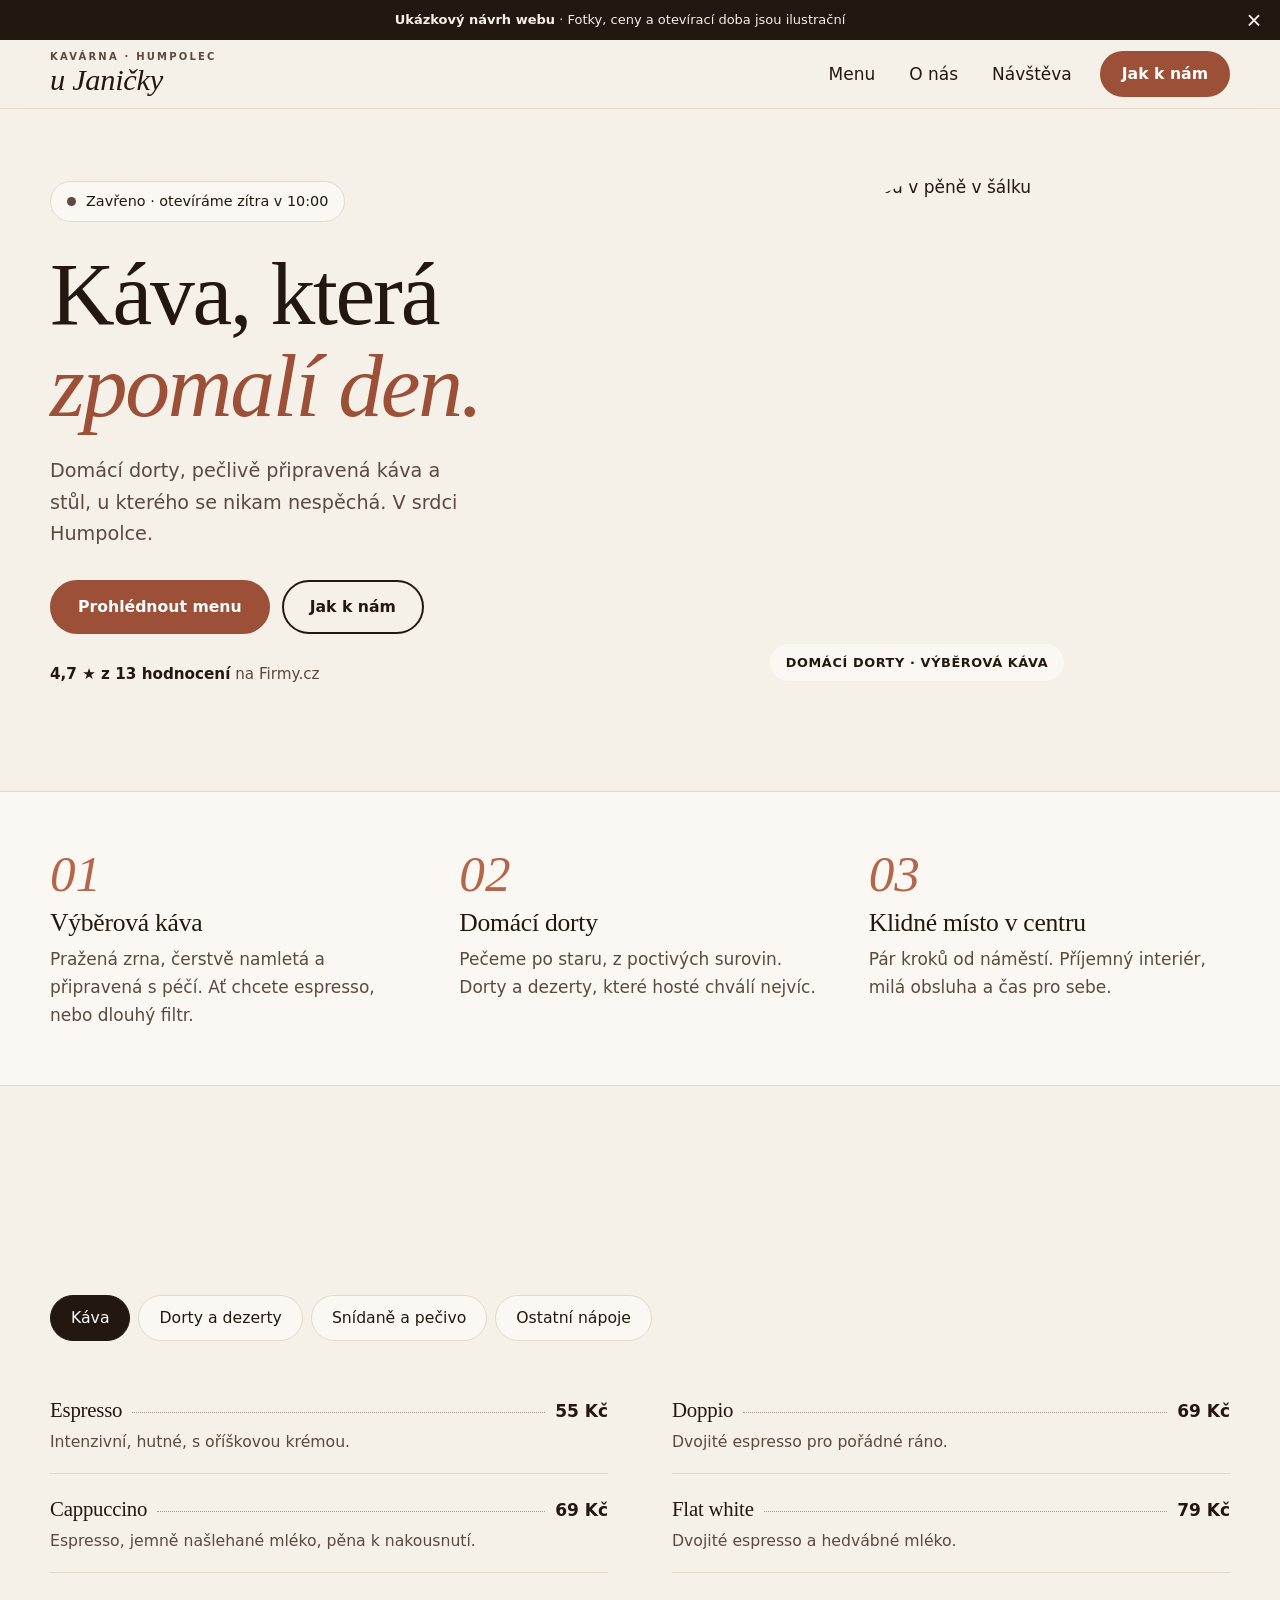
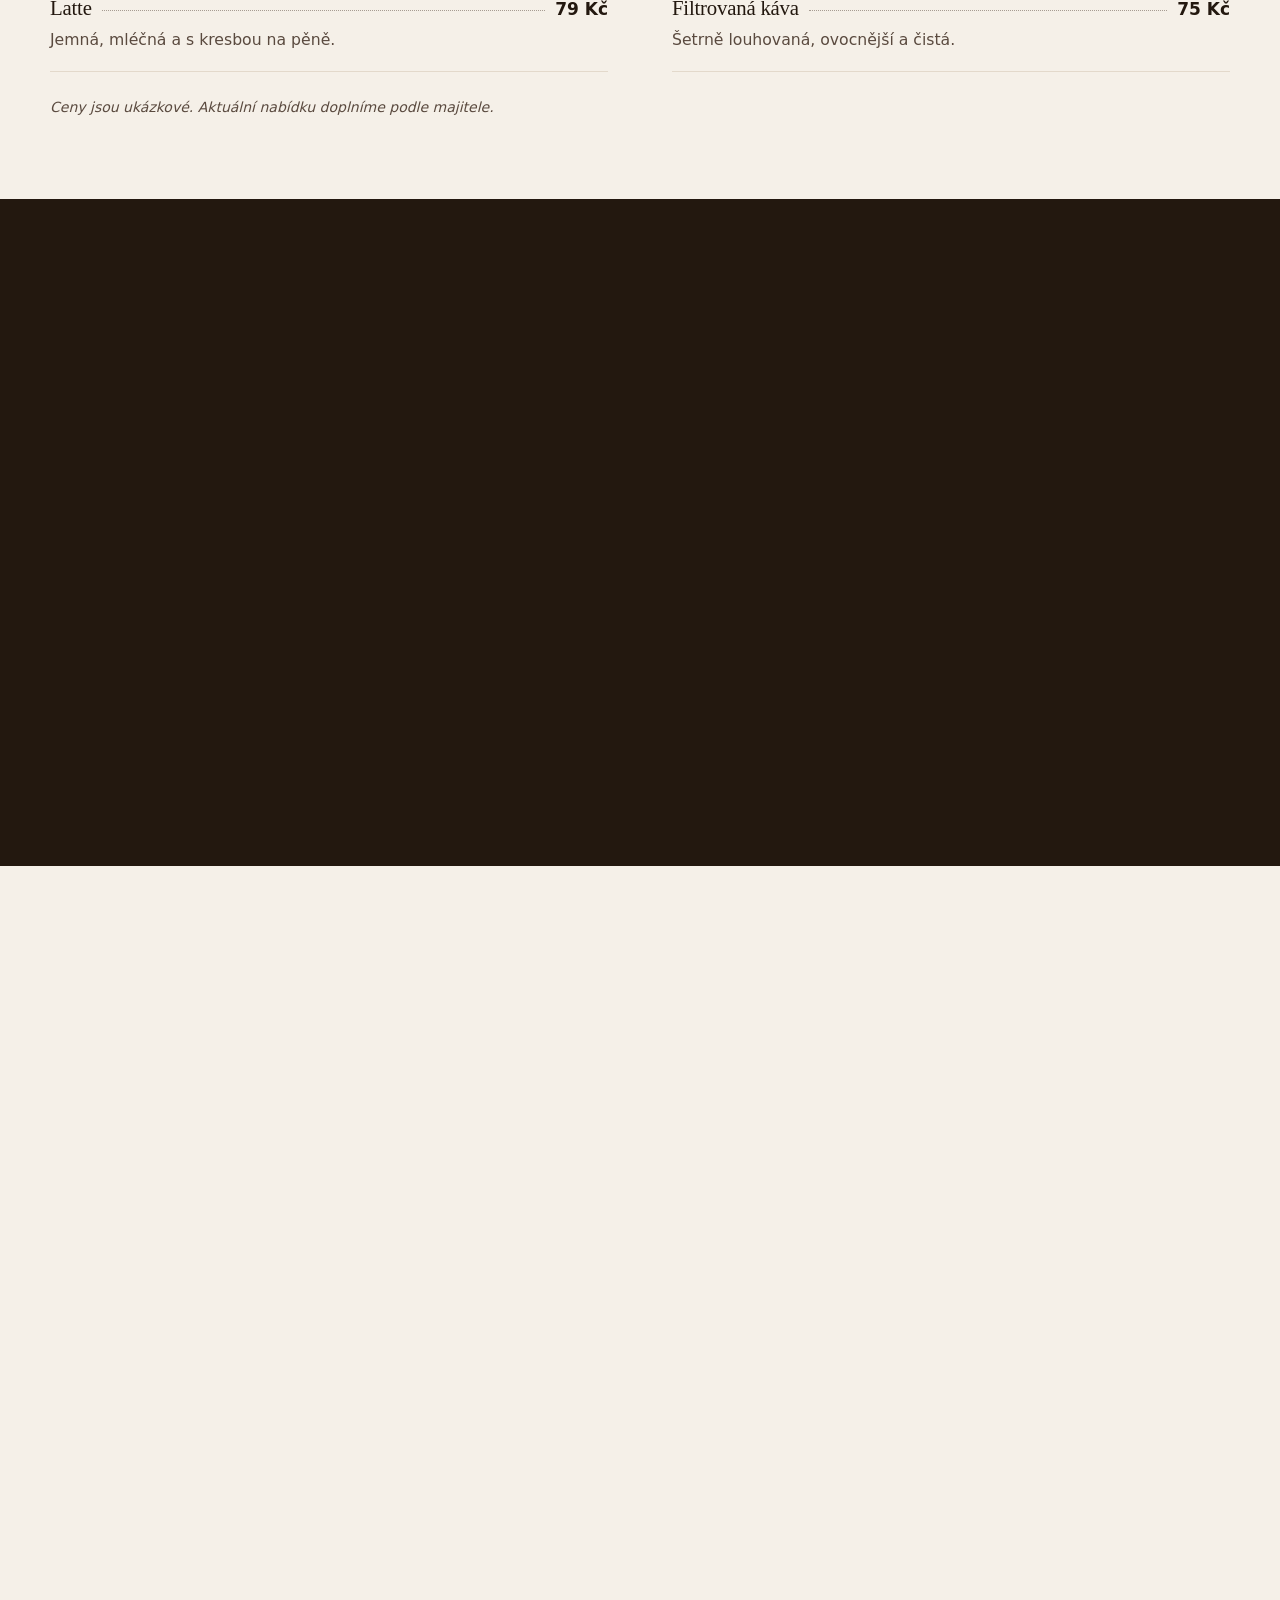
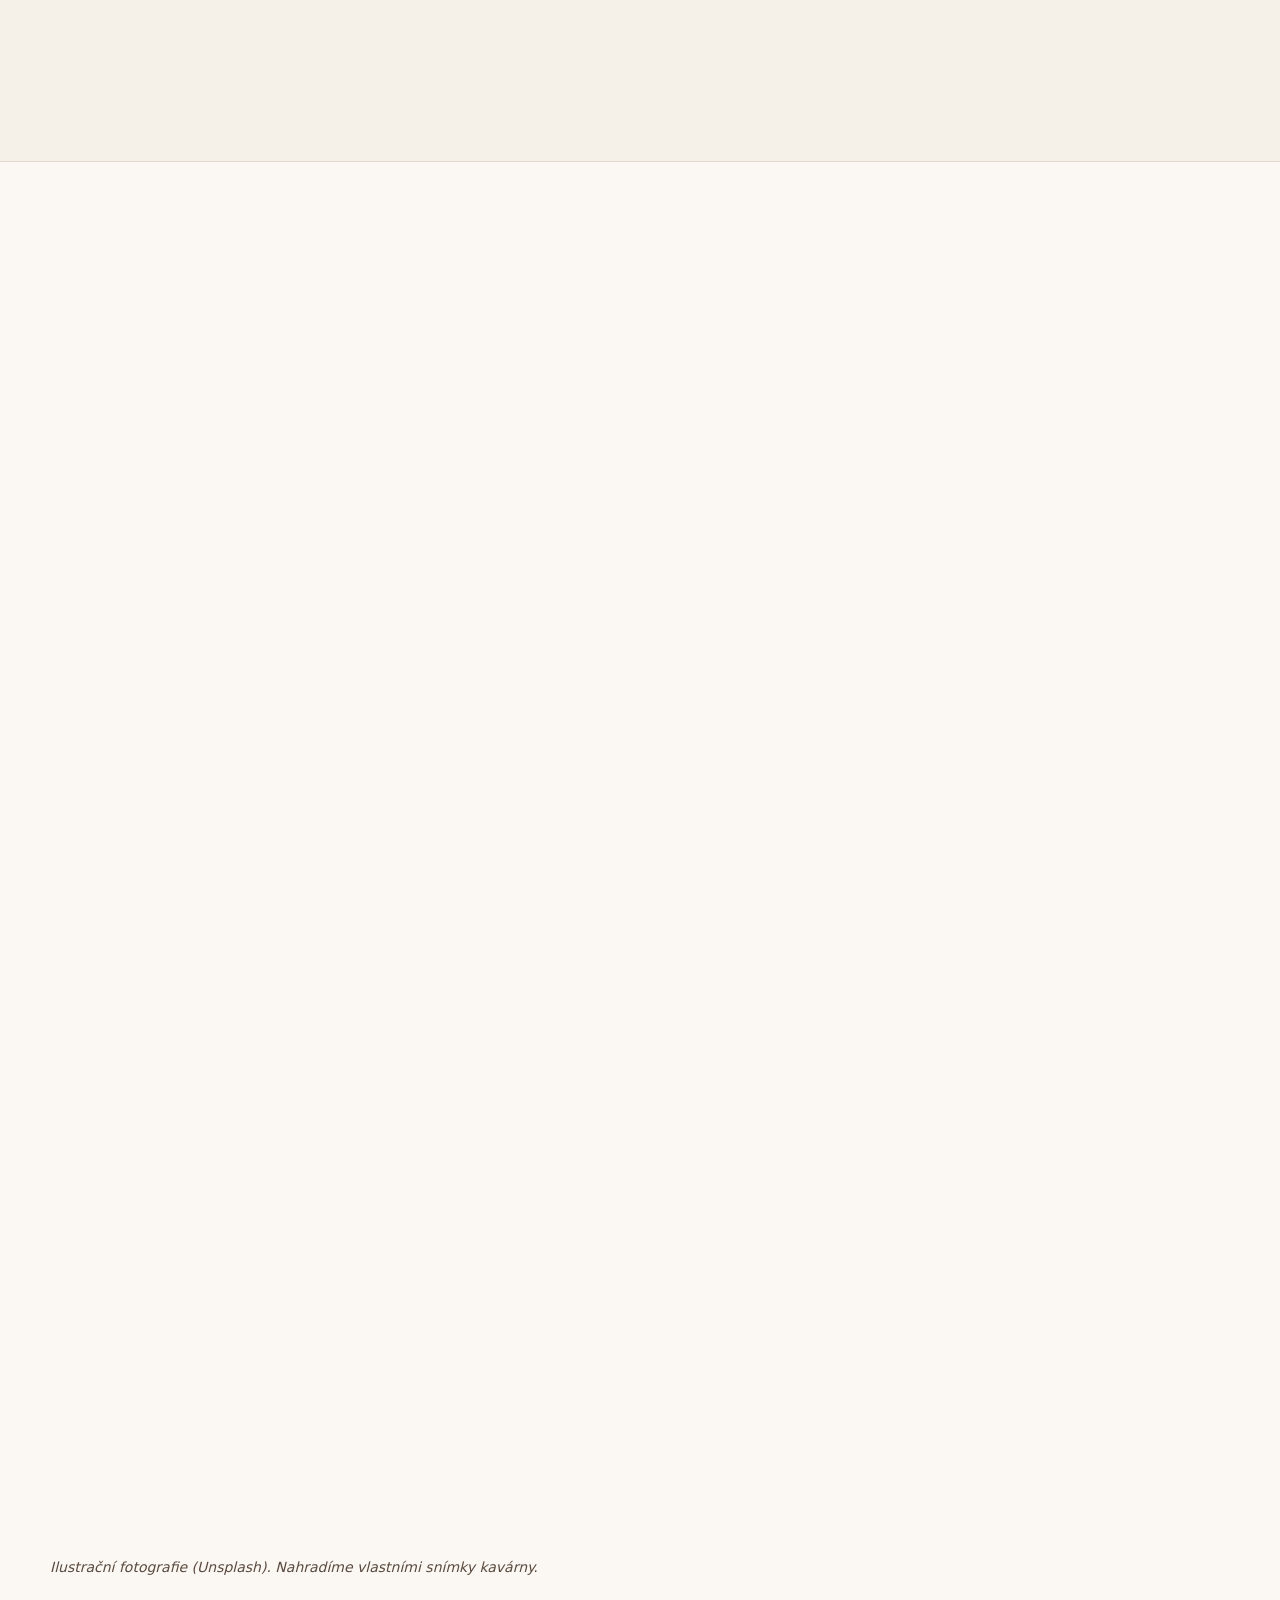
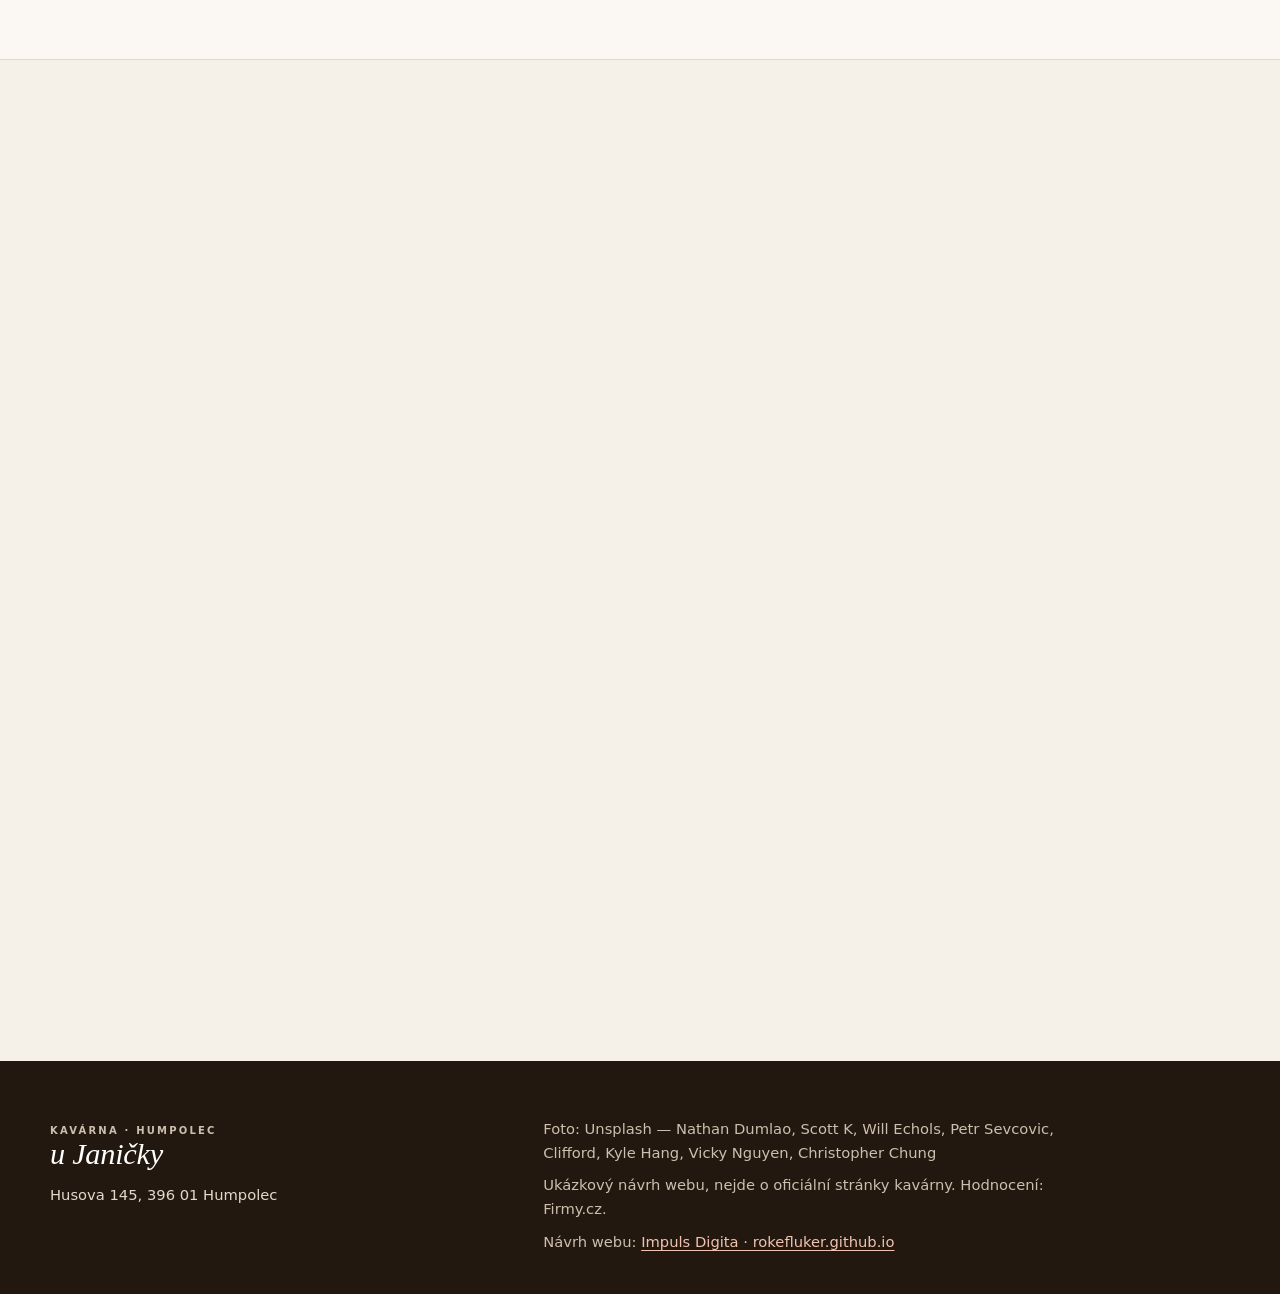
==== kavarna-u-janicky/index.html @ a7da165b "Rename brand to Impuls Digita, add Kavárna u Janičky demo Co-Authored-By: Claude Opus 5.5 <noreply@a" ====
<!doctype html>
<html lang="cs">
  <head>
    <meta charset="UTF-8" />
    <meta name="viewport" content="width=device-width, initial-scale=1" />
    <meta http-equiv="Content-Security-Policy" content="default-src 'self'; script-src 'self'; style-src 'self' https://fonts.googleapis.com; font-src https://fonts.gstatic.com; img-src 'self' https://images.unsplash.com data:; frame-src https://www.openstreetmap.org; connect-src 'self'; base-uri 'self'; form-action 'self'; object-src 'none'" />
    <meta name="referrer" content="strict-origin-when-cross-origin" />
    <meta name="robots" content="noindex, nofollow" />
    <title>Kavárna u Janičky — káva a domácí dorty | Humpolec (návrh webu)</title>
    <meta name="description" content="Ukázkový návrh webu pro Kavárnu u Janičky v Humpolci, Husova 145: výběrová káva, domácí dorty a klidné místo v centru. Hodnocení 4,7 z 13 na Firmy.cz." />
    <meta property="og:type" content="website" />
    <meta property="og:locale" content="cs_CZ" />
    <meta property="og:title" content="Kavárna u Janičky — káva a domácí dorty | Humpolec" />
    <meta property="og:description" content="Káva, která zpomalí den. Domácí dorty v srdci Humpolce. (Ukázkový návrh webu.)" />
    <meta property="og:image" content="https://images.unsplash.com/photo-1517427294546-5aa121f68e8a?w=1200&h=630&q=75&auto=format&fit=crop" />
    <meta name="theme-color" content="#F5F0E8" />
    <link rel="icon" type="image/svg+xml" href="./favicon.svg" />
    <link rel="preconnect" href="https://fonts.googleapis.com" />
    <link rel="preconnect" href="https://fonts.gstatic.com" crossorigin />
    <link rel="stylesheet" href="https://fonts.googleapis.com/css2?family=DM+Sans:wght@400;500;700&family=Fraunces:ital,opsz,wght@0,9..144,400..600;1,9..144,400..600&display=swap&subset=latin-ext" />
    <script type="module" crossorigin src="./assets/index-B4JXsVxT.js"></script>
    <link rel="stylesheet" crossorigin href="./assets/index-D1OXrosv.css">
  </head>
  <body>
    <div id="root"></div>
  </body>
</html>
---- kavarna-u-janicky/assets/index-D1OXrosv.css ----
:root{--cream:#f5f0e8;--paper:#fbf8f3;--espresso:#23180f;--espresso-soft:#5a4a3f;--rose:#b5654a;--rose-d:#9c5038;--line:#e3d9cb;--bar:52px;--serif:"Fraunces", Georgia, "Times New Roman", serif;--sans:"DM Sans", system-ui, -apple-system, "Segoe UI", sans-serif;--ease:cubic-bezier(.22, .7, .2, 1)}@media (width>=700px){:root{--bar:40px}}*,:before,:after{box-sizing:border-box}html{scroll-behavior:smooth;-webkit-text-size-adjust:100%}body{background:var(--cream);color:var(--espresso);font-family:var(--sans);-webkit-font-smoothing:antialiased;margin:0;font-size:1.0625rem;line-height:1.65}img{max-width:100%;height:auto;display:block}h1,h2,h3,p,ul,figure,blockquote{margin:0}ul{padding:0;list-style:none}a{color:var(--rose-d);text-underline-offset:3px}a:hover{color:var(--espresso)}em{font-family:var(--serif);font-style:italic;font-weight:400}:focus-visible{outline:3px solid var(--rose-d);outline-offset:3px;border-radius:3px}.sr-only{clip:rect(0 0 0 0);white-space:nowrap;border:0;width:1px;height:1px;margin:-1px;padding:0;position:absolute;overflow:hidden}.skip{z-index:100;background:var(--espresso);color:#fff;border-radius:8px;padding:12px 18px;position:absolute;top:-60px;left:12px}.skip:focus{top:12px}.wrap{width:min(1180px,100% - 40px);margin-inline:auto}.demobar{z-index:60;height:var(--bar);background:var(--espresso);color:#f5f0e8;text-align:center;justify-content:center;align-items:center;gap:8px;padding:0 4px 0 16px;font-size:.8125rem;line-height:1.35;display:flex;position:sticky;top:0}.demobar p{flex:1}.demobar button{width:44px;height:44px;color:inherit;cursor:pointer;background:0 0;border:0;border-radius:8px;flex:none;font-size:1.6rem}.demobar button:hover{background:#ffffff1f}.demobar :focus-visible{outline-color:#fff}.header{z-index:50;-webkit-backdrop-filter:blur(10px);backdrop-filter:blur(10px);border-bottom:1px solid var(--line);background:#f5f0e8eb;position:sticky;top:0}.has-bar .header{top:var(--bar)}.header__in{justify-content:space-between;align-items:center;min-height:68px;display:flex}.header__brand{color:var(--espresso);align-items:center;min-height:44px;text-decoration:none;display:flex}.wordmark{flex-direction:column;line-height:1;display:inline-flex}.wordmark__top{letter-spacing:.22em;text-transform:uppercase;color:var(--espresso-soft);font-size:.625rem;font-weight:700}.wordmark__name{font-family:var(--serif);letter-spacing:-.01em;margin-top:3px;font-size:1.9rem;font-style:italic;font-weight:500}.wordmark--light .wordmark__top{color:#cdbfae}.nav{display:none}.nav a:not(.btn){color:var(--espresso);align-items:center;min-height:44px;padding:12px 6px;font-weight:500;text-decoration:none;display:inline-flex}.nav a:not(.btn):hover{color:var(--rose-d)}.burger{border:1px solid var(--line);background:var(--paper);cursor:pointer;width:48px;height:48px;color:var(--espresso);border-radius:50%;place-items:center;display:grid}.burger__bars,.burger__bars:before{width:18px;height:2px;transition:transform .25s var(--ease);background:currentColor;border-radius:2px;display:block}.burger__bars{position:relative;transform:translateY(-3px)}.burger__bars:before{content:"";position:absolute;top:7px;left:0}.burger[aria-expanded=true] .burger__bars{transform:rotate(45deg)}.burger[aria-expanded=true] .burger__bars:before{transform:translateY(-7px)rotate(-90deg)}@media (width<=799px){.nav.is-open{background:var(--paper);border-bottom:1px solid var(--line);flex-direction:column;align-items:stretch;gap:4px;padding:14px 20px 22px;display:flex;position:absolute;top:100%;left:0;right:0;box-shadow:0 20px 30px -20px #23180f4d}.nav.is-open a:not(.btn){font-family:var(--serif);border-bottom:1px solid var(--line);font-size:1.4rem}.nav.is-open .nav__cta{margin-top:12px}}@media (width>=800px){.nav{align-items:center;gap:22px;display:flex}.burger{display:none}}.btn{background:var(--rose-d);color:#fff;border:2px solid var(--rose-d);cursor:pointer;min-height:48px;transition:background .25s, color .25s, transform .25s var(--ease);border-radius:999px;justify-content:center;align-items:center;gap:8px;padding:12px 26px;font-size:.98rem;font-weight:700;text-decoration:none;display:inline-flex}.btn:hover{background:var(--espresso);border-color:var(--espresso);color:#fff;transform:translateY(-1px)}.btn--sm{min-height:44px;padding:8px 20px}.btn--ghost{color:var(--espresso);border-color:var(--espresso);background:0 0}.btn--ghost:hover{background:var(--espresso);color:#fff}.hero{scroll-margin-top:calc(var(--bar) + 70px);padding:36px 0 56px}.hero__grid{align-items:center;gap:36px;display:grid}.pill{background:var(--paper);border:1px solid var(--line);border-radius:999px;align-items:center;gap:10px;margin-bottom:26px;padding:8px 16px;font-size:.9rem;font-weight:500;display:inline-flex}.pill__dot{background:var(--espresso-soft);border-radius:50%;width:9px;height:9px}.pill--open .pill__dot{background:#2f7a47;box-shadow:0 0 0 4px #2f7a472e}h1{font-family:var(--serif);letter-spacing:-.025em;font-variation-settings:"opsz" 144;font-size:clamp(2.7rem,9vw,5.6rem);font-weight:500;line-height:1.02}h1 em{color:var(--rose-d);display:block}.lead{color:var(--espresso-soft);max-width:34ch;margin-top:24px;font-size:1.2rem}.hero__cta{flex-wrap:wrap;gap:12px;margin-top:30px;display:flex}.trust{color:var(--espresso-soft);margin-top:28px;font-size:.95rem}.trust__star{display:none}.trust strong{color:var(--espresso)}.hero__media{position:relative}.hero__img{aspect-ratio:4/4.4;object-fit:cover;border-radius:220px 220px 18px 18px;width:100%}.hero__tag{background:var(--paper);letter-spacing:.05em;text-transform:uppercase;border-radius:999px;padding:8px 16px;font-size:.8rem;font-weight:700;position:absolute;bottom:14px;left:14px}@media (width>=900px){.hero{padding:64px 0 96px}.hero__grid{grid-template-columns:1.15fr .85fr;gap:64px}}.pillars{background:var(--paper);border-block:1px solid var(--line)}.pillars__grid{gap:0;display:grid}.pillar{border-bottom:1px solid var(--line);padding:36px 0}.pillar:last-child{border-bottom:0}.pillar__n{font-family:var(--serif);color:var(--rose);font-size:3.2rem;font-style:italic;line-height:1;display:block}.pillar h2{font-family:var(--serif);letter-spacing:-.01em;margin:10px 0 8px;font-size:1.6rem;font-weight:500}.pillar p{color:var(--espresso-soft);max-width:36ch}@media (width>=800px){.pillars__grid{grid-template-columns:repeat(3,1fr);gap:48px}.pillar{border:0;padding:56px 0}}.section{scroll-margin-top:calc(var(--bar) + 60px);padding:80px 0}.section__head{margin-bottom:36px}.eyebrow{letter-spacing:.22em;text-transform:uppercase;color:var(--rose-d);margin-bottom:12px;font-size:.78rem;font-weight:700}h2{font-family:var(--serif);letter-spacing:-.02em;font-size:clamp(2rem,5.5vw,3.4rem);font-weight:500;line-height:1.1}h2 em{color:var(--rose-d)}.note{color:var(--espresso-soft);margin-top:24px;font-size:.875rem;font-style:italic}.note--tight{margin-top:14px}.tabs{scrollbar-width:none;gap:8px;padding-bottom:6px;display:flex;overflow-x:auto}.tabs::-webkit-scrollbar{display:none}.tab{cursor:pointer;border:1px solid var(--line);background:var(--paper);min-height:46px;color:var(--espresso);font:500 .98rem var(--sans);border-radius:999px;flex:none;padding:10px 20px;transition:background .2s,color .2s}.tab:hover{border-color:var(--espresso)}.tab[aria-selected=true]{background:var(--espresso);color:#fff;border-color:var(--espresso)}.panel{animation:fadeIn .4s var(--ease);margin-top:28px}.items{gap:0 64px;display:grid}.item{border-bottom:1px solid var(--line);padding:18px 0}.item__top{align-items:baseline;gap:10px;display:flex}.item h3{font-family:var(--serif);letter-spacing:-.01em;font-size:1.3rem;font-weight:500}.item__dots{border-bottom:1px dotted var(--espresso-soft);opacity:.5;flex:1;min-width:12px;transform:translateY(-4px)}.item__price{white-space:nowrap;font-weight:700}.item p{color:var(--espresso-soft);max-width:46ch;margin-top:2px;font-size:.98rem}@media (width>=800px){.items{grid-template-columns:1fr 1fr}}.featured{background:var(--espresso);color:#f5f0e8;padding:72px 0}.featured__grid{align-items:center;gap:36px;display:grid}.featured .eyebrow{color:#e0a58e}.featured h2{color:#fff;margin-bottom:20px}.featured__copy p:not(.eyebrow):not(.note){color:#e3d9cb;max-width:44ch}.featured__price{font-family:var(--serif);margin-top:22px;font-size:2.4rem;color:#fff!important}.featured__price span{font-family:var(--sans);letter-spacing:.2em;text-transform:uppercase;color:#cdbfae;margin-right:6px;font-size:.8rem}.featured .note{color:#cdbfae}.featured .zoom{border-radius:18px}@media (width>=900px){.featured{padding:104px 0}.featured__grid{grid-template-columns:1.25fr 1fr;gap:80px}}.zoom{background:var(--line);border-radius:14px;overflow:hidden}.zoom img{object-fit:cover;width:100%;height:100%;transition:transform .7s var(--ease)}.zoom:hover img{transform:scale(1.03)}.about__grid{gap:40px;display:grid}.about__copy p:not(.eyebrow):not(.note){color:var(--espresso-soft);max-width:48ch;margin-top:18px}.about__copy h2{max-width:14ch}.quote{background:var(--paper);border:1px solid var(--line);border-radius:14px;margin:-28px 16px 0;padding:24px 26px;position:relative}.quote blockquote{font-family:var(--serif);font-size:1.4rem;font-style:italic;line-height:1.3}.quote figcaption{color:var(--espresso-soft);margin-top:10px;font-size:.85rem}@media (width>=900px){.about__grid{grid-template-columns:1fr 1.1fr;align-items:center;gap:80px}.quote{max-width:420px;margin:-48px 0 0 -48px}}.rating{border-block:1px solid var(--line);align-items:center;gap:20px;margin-top:64px;padding-block:28px;display:grid}.rating__score{flex-wrap:wrap;align-items:baseline;gap:6px 12px;display:flex}.rating__n{font-family:var(--serif);font-size:3.6rem;line-height:1}.rating__of{color:var(--rose);letter-spacing:3px}.rating__sub{color:var(--espresso-soft);flex-basis:100%;font-size:.95rem}.rating__lead{color:var(--espresso-soft);margin-bottom:10px;font-size:.9rem}.chips{flex-wrap:wrap;gap:8px;display:flex}.chips li{border:1px solid var(--line);background:var(--paper);border-radius:999px;padding:6px 16px;font-size:.92rem;font-weight:500}@media (width>=800px){.rating{grid-template-columns:auto 1fr;gap:56px}}.gallery{background:var(--paper);border-block:1px solid var(--line)}.gal{grid-template-columns:repeat(2,1fr);grid-auto-flow:dense;gap:12px;display:grid}.gal__item{aspect-ratio:1}.g1{aspect-ratio:16/10;grid-column:span 2}.g3,.g2{aspect-ratio:4/5}@media (width>=800px){.gal{grid-template-columns:repeat(6,1fr);gap:16px}.gal__item{aspect-ratio:auto}.g1{aspect-ratio:auto;grid-area:1/1/3/4}.g2{aspect-ratio:16/10;grid-area:1/4/auto/7}.g3{aspect-ratio:1;grid-area:2/4/auto/5}.g4{grid-area:2/5/auto/7}.g5{aspect-ratio:1;grid-area:3/1/auto/3}.g6{aspect-ratio:16/7;grid-area:3/3/auto/7}.g1{min-height:520px}}.visit__grid{gap:36px;display:grid}address{font-style:normal;font-family:var(--serif);font-size:1.5rem;line-height:1.35}address strong{font-weight:500}.contact{gap:4px;margin:22px 0 8px;display:grid}.contact p{align-items:baseline;gap:14px;min-height:32px;display:flex}.contact span{letter-spacing:.15em;text-transform:uppercase;width:78px;color:var(--espresso-soft);font-size:.78rem;font-weight:700}.contact em{color:var(--espresso-soft)}.hours__h{font-family:var(--serif);margin:28px 0 8px;font-size:1.25rem;font-weight:500}.hours{border-collapse:collapse;width:100%;max-width:420px}.hours th,.hours td{border-bottom:1px solid var(--line);text-align:left;padding:10px 0;font-weight:400}.hours td{text-align:right;font-variant-numeric:tabular-nums}.hours .is-today th,.hours .is-today td{color:var(--rose-d);font-weight:700}.today{text-transform:uppercase;letter-spacing:.15em;font-size:.72rem}.visit__info .btn{margin-top:22px}.visit__map{border:1px solid var(--line);background:var(--line);border-radius:14px;min-height:340px;overflow:hidden}.visit__map iframe{border:0;width:100%;height:100%;min-height:340px;display:block}@media (width>=900px){.visit__grid{grid-template-columns:.9fr 1.1fr;gap:64px}.visit__map,.visit__map iframe{min-height:520px}}.footer{background:var(--espresso);color:#e3d9cb;padding:56px 0 40px;font-size:.92rem}.footer .wordmark__name{color:#fff}.footer__addr{margin-top:14px}.footer__grid{gap:28px;display:grid}.footer__meta{color:#cdbfae;gap:8px;max-width:60ch;display:grid}.footer a{color:#f0c3b0}.footer a:hover{color:#fff}@media (width>=800px){.footer__grid{grid-template-columns:1fr 1.6fr;gap:64px}}@keyframes fadeIn{0%{opacity:0;transform:translateY(8px)}to{opacity:1;transform:none}}.reveal{opacity:0;transition:opacity .8s var(--ease), transform .8s var(--ease);transform:translateY(22px)}.reveal.in{opacity:1;transform:none}@media (prefers-reduced-motion:reduce){html{scroll-behavior:auto}*,:before,:after{transition:none!important;animation:none!important}.reveal{opacity:1;transform:none}.zoom:hover img{transform:none}}
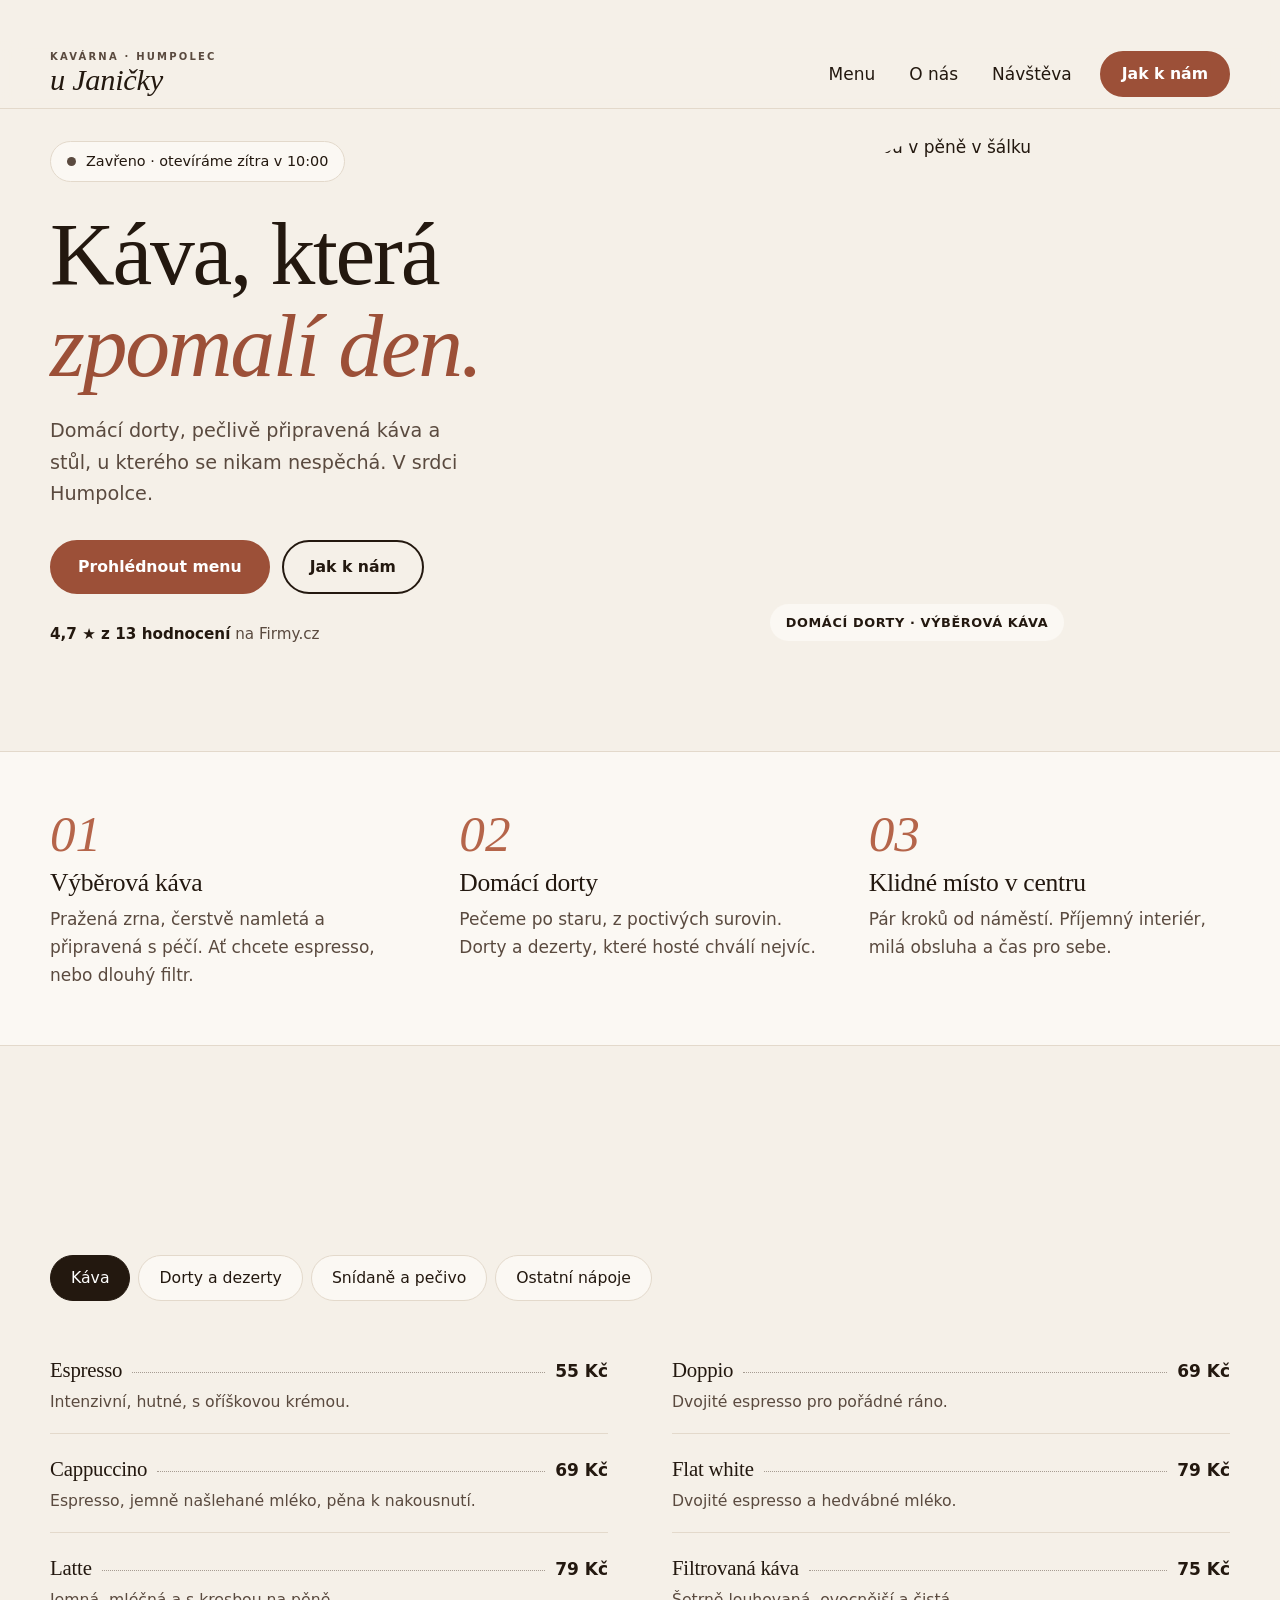
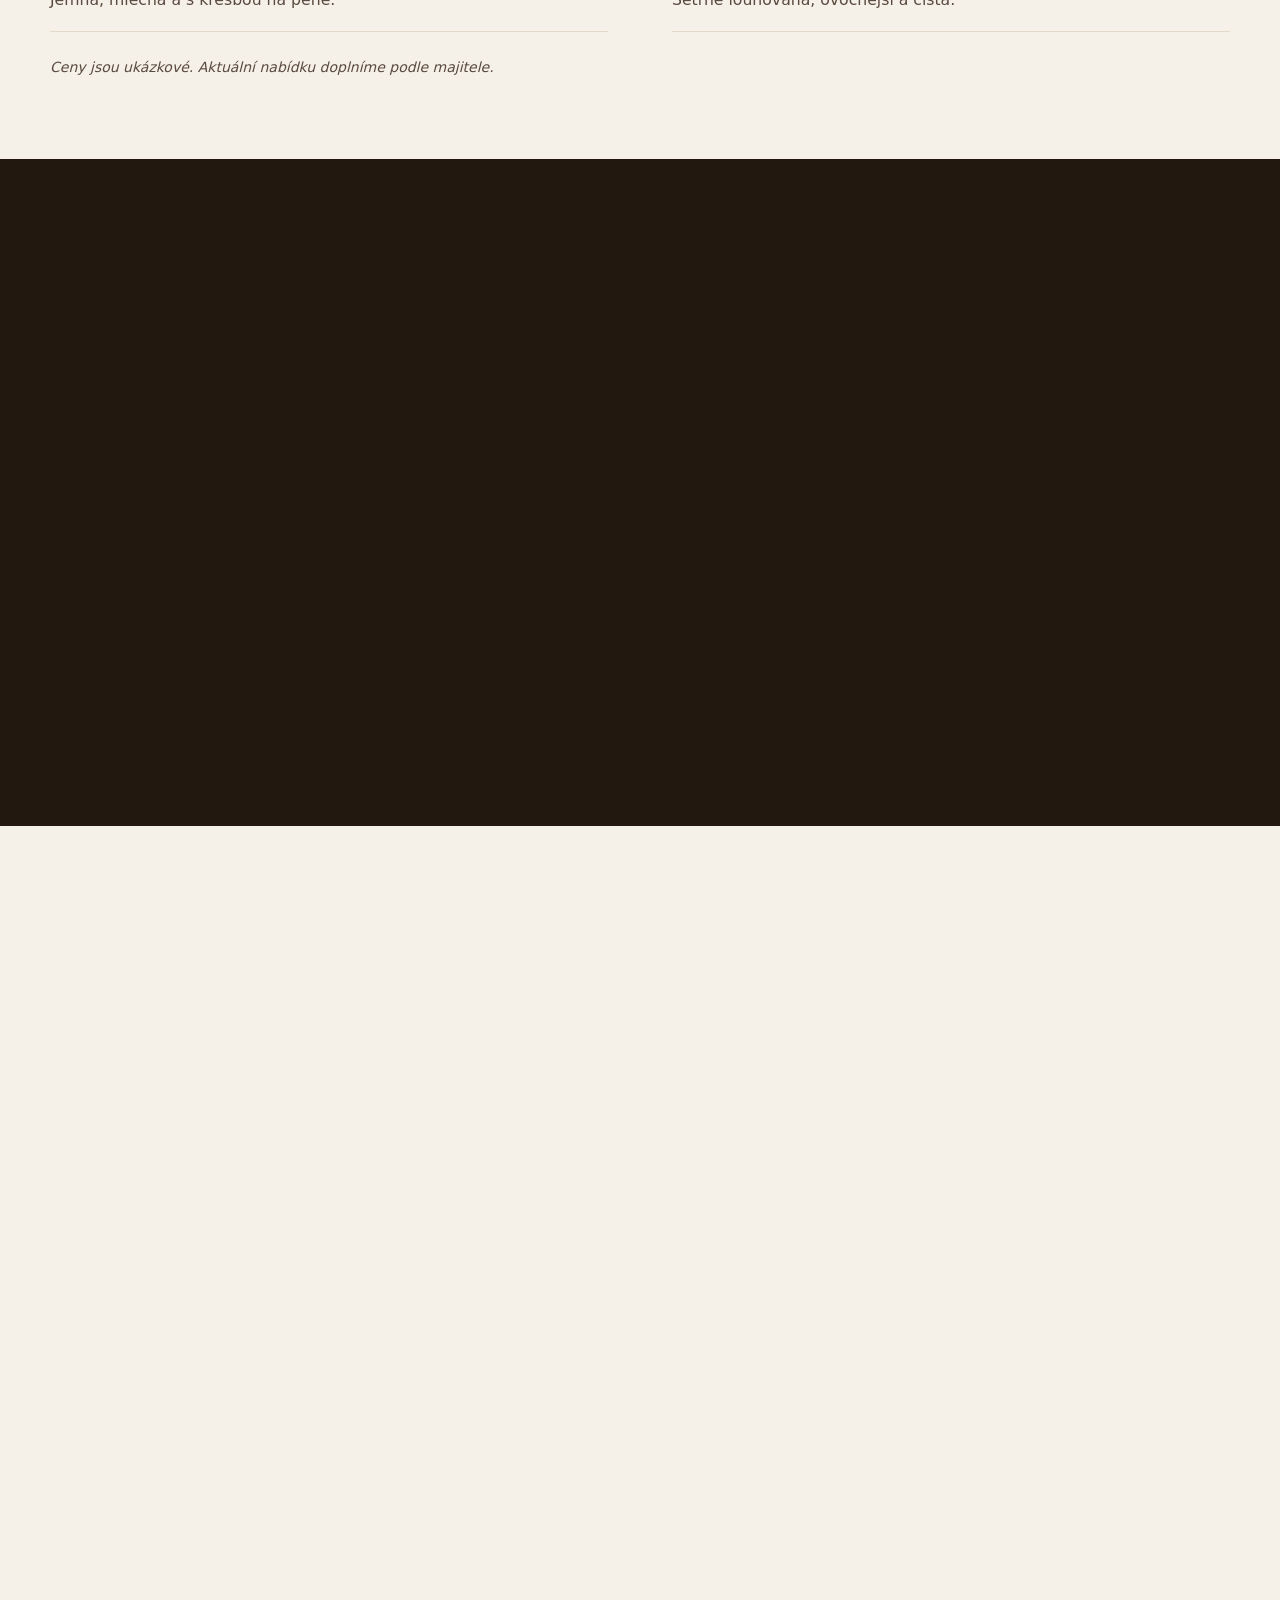
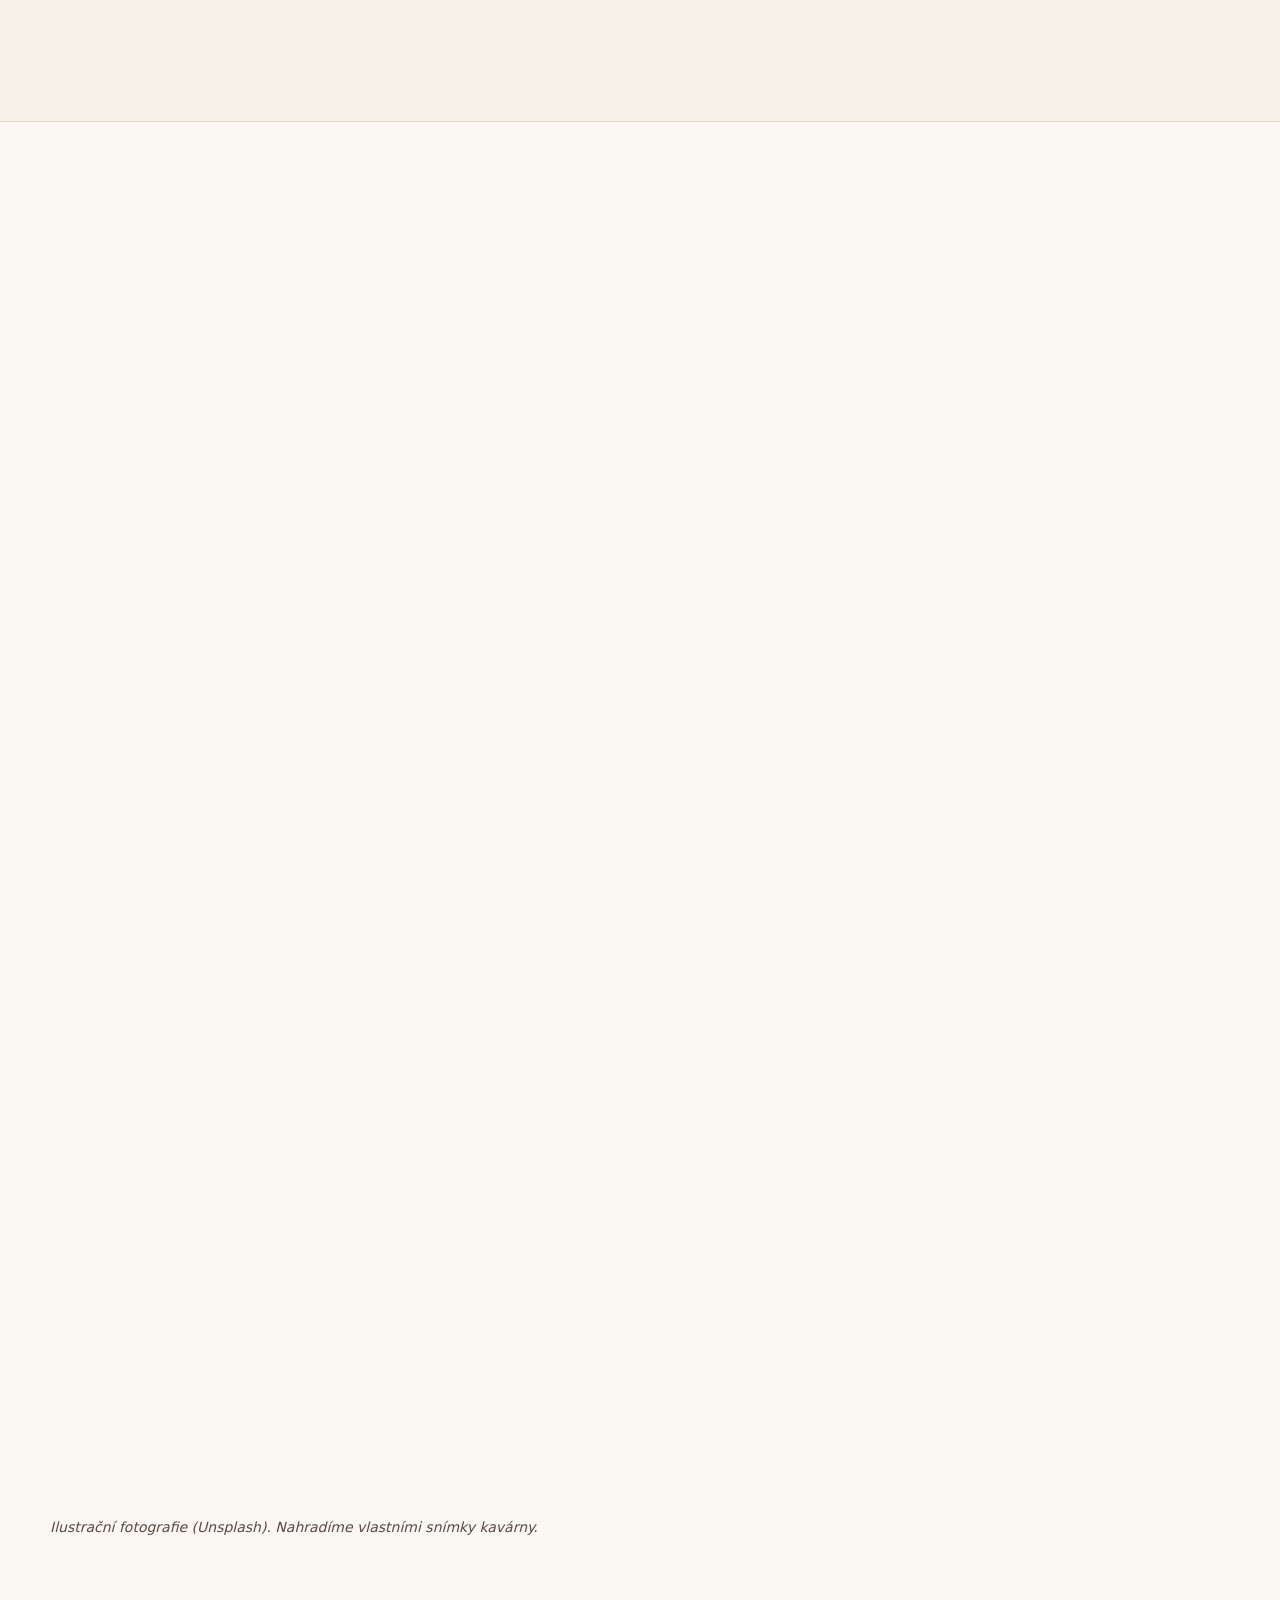
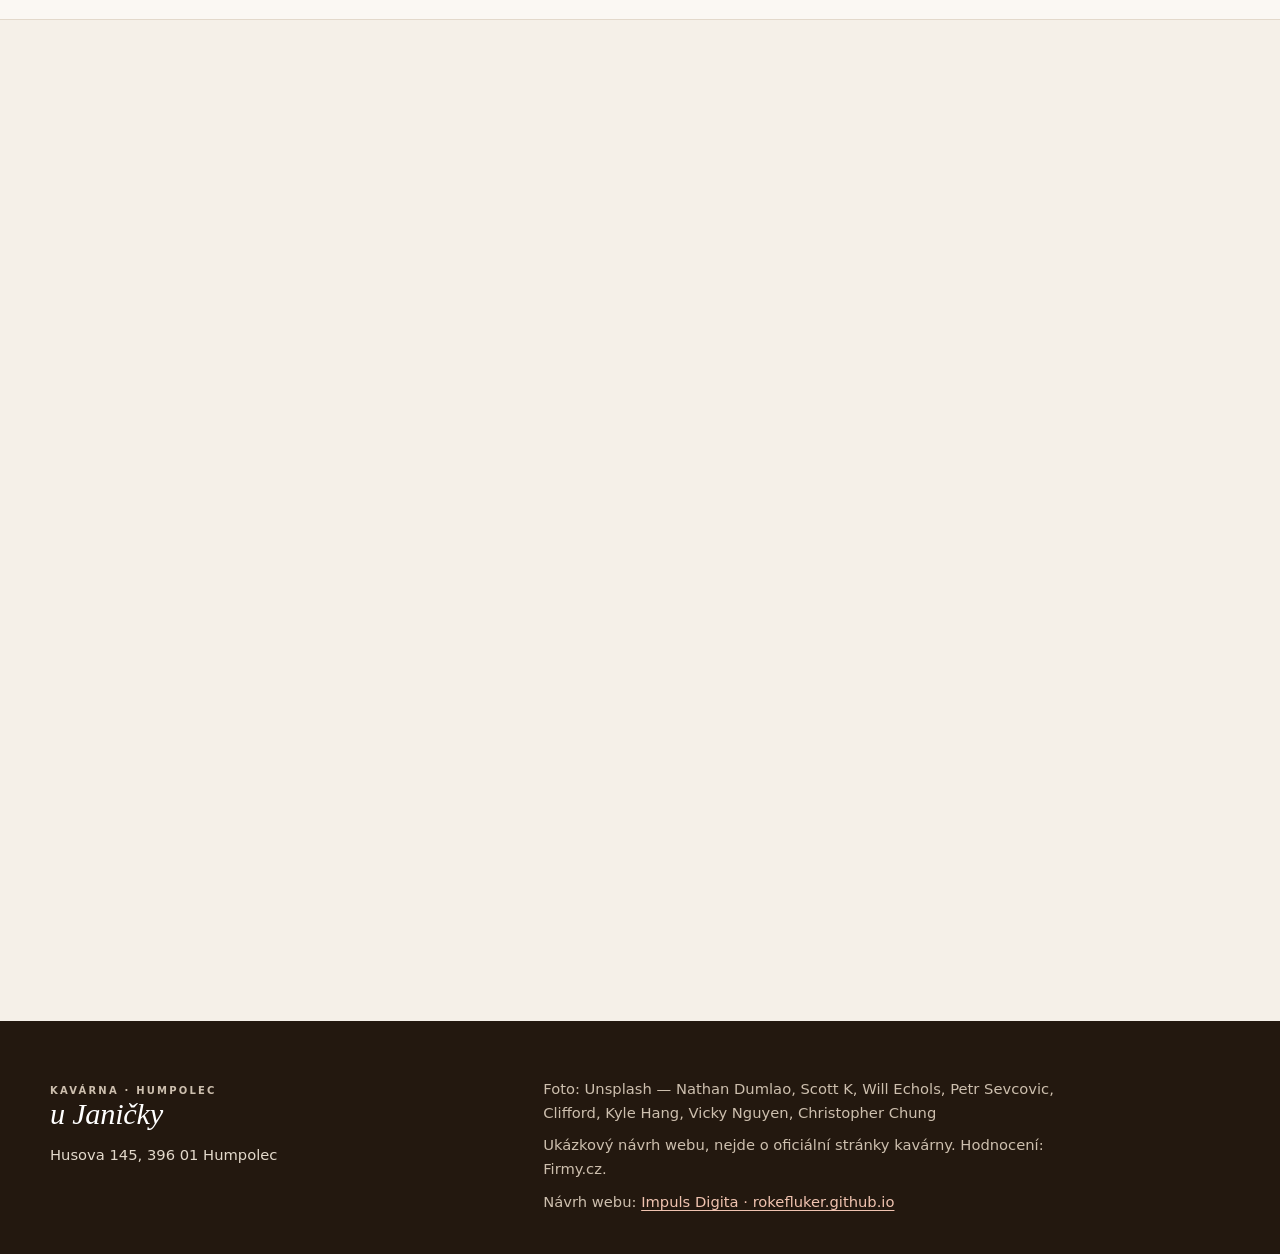
==== commit 3e54a183: "Hide demo bar on both demos Co-Authored-By: Claude Opus 5.5 <noreply@anthropic.com>" ====
--- a/kavarna-u-janicky/index.html
+++ b/kavarna-u-janicky/index.html
@@ -18,7 +18,7 @@
     <link rel="preconnect" href="https://fonts.googleapis.com" />
     <link rel="preconnect" href="https://fonts.gstatic.com" crossorigin />
     <link rel="stylesheet" href="https://fonts.googleapis.com/css2?family=DM+Sans:wght@400;500;700&family=Fraunces:ital,opsz,wght@0,9..144,400..600;1,9..144,400..600&display=swap&subset=latin-ext" />
-    <script type="module" crossorigin src="./assets/index-B4JXsVxT.js"></script>
+    <script type="module" crossorigin src="./assets/index-DHCfEzKb.js"></script>
     <link rel="stylesheet" crossorigin href="./assets/index-D1OXrosv.css">
   </head>
   <body>
